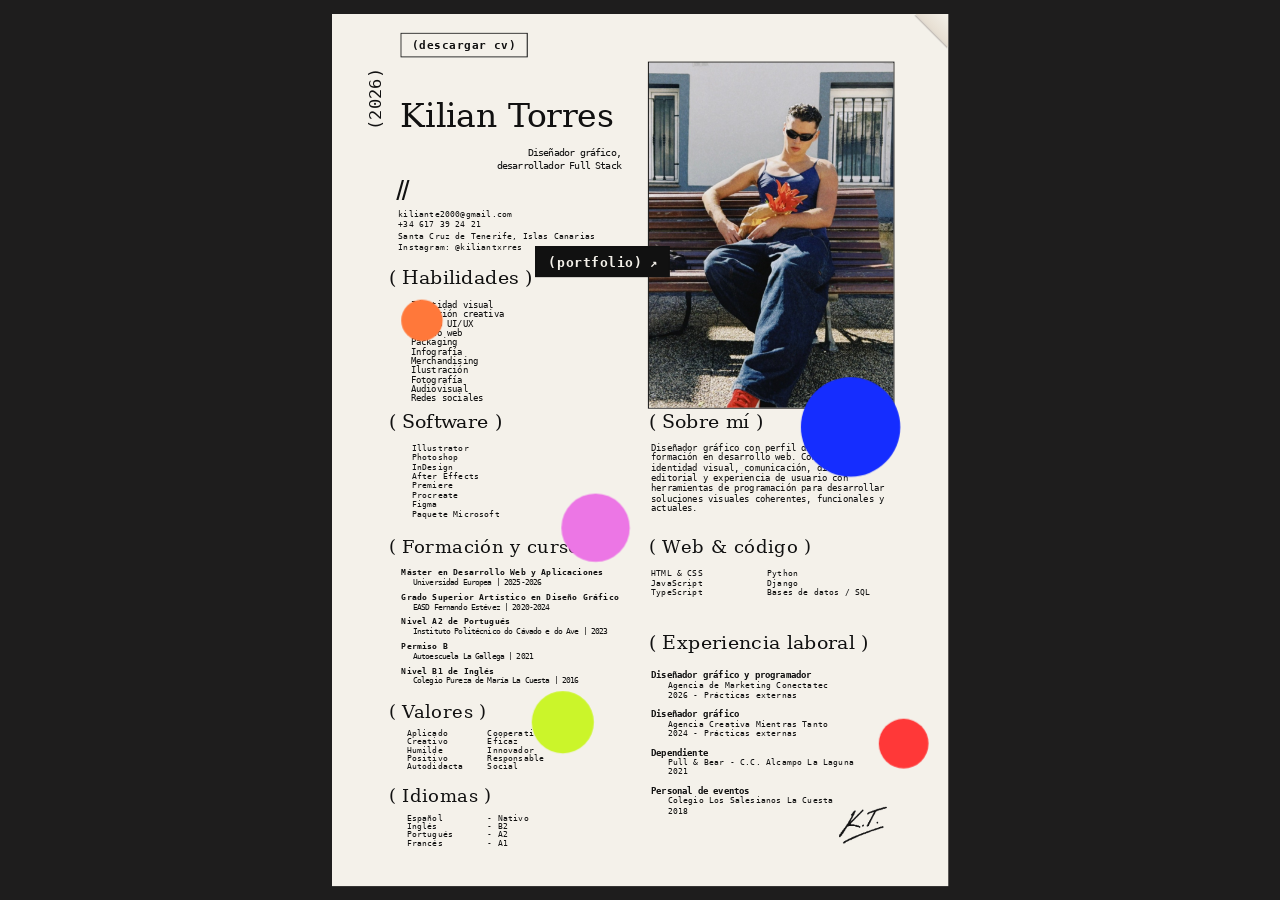
==== index.html @ 706e5af0 "Publicar el portfolio interactivo de Kilian Torres. Sitio estático con CV A4, escritorio OS y las we" ====
<!DOCTYPE html>
<html lang="es">
  <head>
    <meta charset="UTF-8" />
    <meta name="viewport" content="width=device-width, initial-scale=1.0" />
    <title>Kilian Torres — Portfolio</title>
    <meta
      name="description"
      content="CV y portfolio digital de Kilian Torres, diseñador gráfico y desarrollador Full Stack."
    />
    <link rel="icon" href="assets/favicon.svg" type="image/svg+xml" />
    <link rel="stylesheet" href="css/styles.css?v=cvzoom1" />
  </head>
  <body>
    <div class="stage">
      <div class="page-wrap" id="page-wrap">
        <article class="page" id="page" aria-label="Currículum de Kilian Torres">
          <div class="folio-fold" id="folio-fold" aria-hidden="true">
            <svg viewBox="0 0 40 40" preserveAspectRatio="none" aria-hidden="true">
              <defs>
                <linearGradient id="foldFace" x1="1" y1="0" x2="0" y2="1">
                  <stop offset="0" stop-color="#f4f1ea" />
                  <stop offset="0.45" stop-color="#e7dfd3" />
                  <stop offset="1" stop-color="#c2baad" />
                </linearGradient>
                <filter id="foldShadow" x="-40%" y="-10%" width="180%" height="180%">
                  <feDropShadow
                    dx="-1.1"
                    dy="1.6"
                    stdDeviation="0.7"
                    flood-color="#1c1814"
                    flood-opacity="0.22"
                  />
                </filter>
              </defs>
              <polygon
                points="0,0 40,0 40,40"
                fill="url(#foldFace)"
                filter="url(#foldShadow)"
              />
              <line
                x1="0"
                y1="0"
                x2="40"
                y2="40"
                stroke="#fffef9"
                stroke-width="0.9"
                opacity="0.55"
              />
              <line
                x1="0.9"
                y1="0.9"
                x2="40"
                y2="40"
                stroke="#857c70"
                stroke-width="0.45"
                opacity="0.45"
              />
            </svg>
          </div>
          <a
            class="cv-dl"
            href="assets/CV_KilianTorres.pdf"
            download="CV_KilianTorres.pdf"
          >(descargar cv)</a>
          <span class="year">(2026)</span>
          <h1>Kilian Torres</h1>
          <p class="role">Diseñador gráfico,<br />desarrollador Full Stack</p>
          <p class="slash">//</p>

          <ul class="contact">
            <li>
              <a href="mailto:kiliante2000@gmail.com">kiliante2000@gmail.com</a>
            </li>
            <li><a href="tel:+34617392421">+34 617 39 24 21</a></li>
            <li>Santa Cruz de Tenerife, Islas Canarias</li>
            <li>
              Instagram:
              <a
                href="https://www.instagram.com/kiliantxrres/"
                target="_blank"
                rel="noopener noreferrer"
                >@kiliantxrres</a
              >
            </li>
          </ul>

          <a
            class="portfolio-btn"
            href="portfolio.html"
            title="Arrastra para mover · clic para abrir"
          >
            <span class="portfolio-btn-label">(portfolio)</span>
            <span class="portfolio-btn-arrow" aria-hidden="true">↗</span>
          </a>

          <img
            class="portrait"
            src="assets/photo.png"
            alt="Kilian Torres sentado en un banco con un ramo de flores"
            width="818"
            height="1152"
          />

          <section class="block skills" aria-labelledby="skills-title">
            <h2 id="skills-title">( Habilidades )</h2>
            <ul>
              <li>Identidad visual</li>
              <li>Dirección creativa</li>
              <li>Diseño UI/UX</li>
              <li>Diseño web</li>
              <li>Packaging</li>
              <li>Infografía</li>
              <li>Merchandising</li>
              <li>Ilustración</li>
              <li>Fotografía</li>
              <li>Audiovisual</li>
              <li>Redes sociales</li>
            </ul>
          </section>

          <section class="block software" aria-labelledby="software-title">
            <h2 id="software-title">( Software )</h2>
            <ul>
              <li>Illustrator</li>
              <li>Photoshop</li>
              <li>InDesign</li>
              <li>After Effects</li>
              <li>Premiere</li>
              <li>Procreate</li>
              <li>Figma</li>
              <li>Paquete Microsoft</li>
            </ul>
          </section>

          <section class="block education" aria-labelledby="education-title">
            <h2 id="education-title">( Formación y cursos )</h2>
            <ul>
              <li>
                <strong>Máster en Desarrollo Web y Aplicaciones</strong>
                <span>Universidad Europea | 2025-2026</span>
              </li>
              <li>
                <strong>Grado Superior Artístico en Diseño Gráfico</strong>
                <span>EASD Fernando Estévez | 2020-2024</span>
              </li>
              <li>
                <strong>Nivel A2 de Portugués</strong>
                <span>Instituto Politécnico do Cávado e do Ave | 2023</span>
              </li>
              <li>
                <strong>Permiso B</strong>
                <span>Autoescuela La Gallega | 2021</span>
              </li>
              <li>
                <strong>Nivel B1 de Inglés</strong>
                <span>Colegio Pureza de María La Cuesta | 2016</span>
              </li>
            </ul>
          </section>

          <section class="block values" aria-labelledby="values-title">
            <h2 id="values-title">( Valores )</h2>
            <ul>
              <li><span>Aplicado</span><span>Cooperativo</span></li>
              <li><span>Creativo</span><span>Eficaz</span></li>
              <li><span>Humilde</span><span>Innovador</span></li>
              <li><span>Positivo</span><span>Responsable</span></li>
              <li><span>Autodidacta</span><span>Social</span></li>
            </ul>
          </section>

          <section class="block languages" aria-labelledby="languages-title">
            <h2 id="languages-title">( Idiomas )</h2>
            <ul>
              <li><span>Español</span><span>- Nativo</span></li>
              <li><span>Inglés</span><span>- B2</span></li>
              <li><span>Portugués</span><span>- A2</span></li>
              <li><span>Francés</span><span>- A1</span></li>
            </ul>
          </section>

          <section class="block about" aria-labelledby="about-title">
            <h2 id="about-title">( Sobre mí )</h2>
            <p>
              Diseñador gráfico con perfil digital y<br />
              formación en desarrollo web. Combino<br />
              identidad visual, comunicación, diseño<br />
              editorial y experiencia de usuario con<br />
              herramientas de programación para desarrollar<br />
              soluciones visuales coherentes, funcionales y<br />
              actuales.
            </p>
          </section>

          <section class="block code" aria-labelledby="code-title">
            <h2 id="code-title">( Web &amp; código )</h2>
            <ul>
              <li>HTML &amp; CSS</li>
              <li>JavaScript</li>
              <li>TypeScript</li>
              <li>Python</li>
              <li>Django</li>
              <li>Bases de datos / SQL</li>
            </ul>
          </section>

          <section class="block experience" aria-labelledby="experience-title">
            <h2 id="experience-title">( Experiencia laboral )</h2>
            <ul>
              <li>
                <strong>Diseñador gráfico y programador</strong>
                <span>Agencia de Marketing Conectatec</span>
                <span>2026 - Prácticas externas</span>
              </li>
              <li>
                <strong>Diseñador gráfico</strong>
                <span>Agencia Creativa Mientras Tanto</span>
                <span>2024 - Prácticas externas</span>
              </li>
              <li>
                <strong>Dependiente</strong>
                <span>Pull &amp; Bear - C.C. Alcampo La Laguna</span>
                <span>2021</span>
              </li>
              <li>
                <strong>Personal de eventos</strong>
                <span>Colegio Los Salesianos La Cuesta</span>
                <span>2018</span>
              </li>
            </ul>
          </section>

          <img
            class="signature"
            src="assets/signature.png"
            alt="Firma K.T."
            width="175"
            height="137"
          />

          <div class="circles" id="circles" aria-hidden="true"></div>
        </article>
      </div>
    </div>
    <script src="js/main.js?v=cvzoom1"></script>
  </body>
</html>
---- css/styles.css ----
@font-face {
  font-family: "DejaVu Serif";
  src: url("../fonts/DejaVuSerif.ttf") format("truetype");
  font-weight: 400;
  font-style: normal;
  font-display: swap;
}

@font-face {
  font-family: "DejaVu Sans Mono";
  src: url("../fonts/DejaVuSansMono.ttf") format("truetype");
  font-weight: 400;
  font-style: normal;
  font-display: swap;
}

@font-face {
  font-family: "DejaVu Sans Mono";
  src: url("../fonts/DejaVuSansMono-Bold.ttf") format("truetype");
  font-weight: 700;
  font-style: normal;
  font-display: swap;
}

:root {
  --page-w: 595.2756px;
  --page-h: 841.8898px;
  --paper: #f4f1ea;
  --ink: #111111;
  --stage: #1e1d1d;
  --c-orange: #ff783a;
  --c-blue: #152dff;
  --c-pink: #ec76e5;
  --c-lime: #cbf52a;
  --c-red: #ff3838;
}

*,
*::before,
*::after {
  box-sizing: border-box;
}

html,
body {
  margin: 0;
  height: 100%;
  background: var(--stage);
  color: var(--ink);
  -webkit-font-smoothing: antialiased;
}

a {
  color: inherit;
  text-decoration: none;
}

a:hover {
  text-decoration: underline;
  text-underline-offset: 2px;
}

.stage {
  min-height: 100dvh;
  display: grid;
  place-items: center;
  overflow: hidden;
  background: var(--stage);
  touch-action: none;
}

.page-wrap {
  position: relative;
  transform-origin: center center;
  will-change: transform;
}

.stage.is-zoomed {
  cursor: grab;
}

.stage.is-panning {
  cursor: grabbing;
}

.page {
  width: var(--page-w);
  height: var(--page-h);
  background: var(--paper);
  position: relative;
  overflow: hidden;
  transform-origin: top left;
  color: var(--ink);
}

.cv-dl {
  position: absolute;
  left: 66px;
  top: 18px;
  z-index: 12;
  display: inline-flex;
  align-items: center;
  padding: 6px 10px 5px;
  font-family: "DejaVu Sans Mono", ui-monospace, monospace;
  font-size: 11px;
  font-weight: 700;
  line-height: 1;
  letter-spacing: 0.02em;
  color: var(--ink);
  background: var(--paper);
  border: 1.5px solid var(--ink);
  text-decoration: none;
  white-space: nowrap;
}

.cv-dl:hover,
.cv-dl:focus-visible {
  color: var(--paper);
  background: var(--stage);
  border-color: var(--stage);
  text-decoration: none;
}

.year {
  position: absolute;
  left: 33.84px;
  top: 111.89px;
  margin: 0;
  font-family: "DejaVu Sans Mono", ui-monospace, monospace;
  font-size: 16px;
  font-weight: 400;
  line-height: 1;
  letter-spacing: 0;
  white-space: nowrap;
  transform: rotate(-90deg);
  transform-origin: top left;
}

h1 {
  position: absolute;
  left: 66px;
  top: 82.3px;
  margin: 0;
  font-family: "DejaVu Serif", Georgia, serif;
  font-size: 32.3px;
  font-weight: 400;
  line-height: 1;
  letter-spacing: 0;
}

.role {
  position: absolute;
  left: 66px;
  top: 126.8px;
  width: 213px;
  margin: 0;
  text-align: right;
  font-family: "DejaVu Sans Mono", ui-monospace, monospace;
  font-size: 9.4px;
  line-height: 13px;
  font-weight: 400;
}

.slash {
  position: absolute;
  left: 62px;
  top: 158px;
  margin: 0;
  font-family: Helvetica, "Helvetica Neue", Arial, sans-serif;
  font-size: 27px;
  font-weight: 400;
  line-height: 1;
  letter-spacing: -0.08em;
}

.contact {
  position: absolute;
  left: 64px;
  top: 187.6px;
  margin: 0;
  padding: 0;
  list-style: none;
  font-family: "DejaVu Sans Mono", ui-monospace, monospace;
  font-size: 8.2px;
  line-height: 10.8px;
}

.portfolio-btn {
  position: absolute;
  left: 196px;
  top: 224px;
  z-index: 9;
  display: inline-flex;
  align-items: center;
  gap: 7px;
  padding: 8px 11px 7px 12px;
  font-family: "DejaVu Sans Mono", ui-monospace, monospace;
  font-size: 13px;
  font-weight: 700;
  line-height: 1;
  letter-spacing: 0.02em;
  text-decoration: none;
  color: var(--paper);
  background: var(--ink);
  border: 1.5px solid var(--ink);
  cursor: grab;
  touch-action: none;
  user-select: none;
  animation: portfolio-fill 3.6s linear infinite;
}

.portfolio-btn-arrow {
  display: inline-block;
  font-size: 12px;
  animation: arrow-nudge 1.2s ease-in-out infinite;
}

.portfolio-btn:hover,
.portfolio-btn:focus-visible {
  text-decoration: none;
  color: var(--ink);
  background: var(--paper);
  animation: portfolio-color 1.2s linear infinite;
}

.portfolio-btn.is-held {
  cursor: grabbing;
  z-index: 24;
  box-shadow: 4px 6px 0 rgb(17 17 17 / 0.12);
}

.portfolio-btn:hover .portfolio-btn-arrow,
.portfolio-btn:focus-visible .portfolio-btn-arrow {
  animation: none;
  transform: translate(2px, -2px);
}

@keyframes portfolio-color {
  0%,
  100% {
    color: var(--c-orange);
  }
  20% {
    color: var(--c-blue);
  }
  40% {
    color: var(--c-pink);
  }
  60% {
    color: var(--c-lime);
  }
  80% {
    color: var(--c-red);
  }
}

@keyframes portfolio-fill {
  0%,
  100% {
    background: var(--c-orange);
    border-color: var(--c-orange);
  }
  20% {
    background: var(--c-blue);
    border-color: var(--c-blue);
  }
  40% {
    background: var(--c-pink);
    border-color: var(--c-pink);
  }
  60% {
    background: var(--c-lime);
    border-color: var(--c-lime);
    color: var(--ink);
  }
  80% {
    background: var(--c-red);
    border-color: var(--c-red);
  }
}

@keyframes arrow-nudge {
  0%,
  100% {
    transform: translate(0, 0);
  }
  50% {
    transform: translate(2px, -2px);
  }
}

.folio-fold {
  --s: 32px;
  --lift: 0;
  position: absolute;
  top: 0;
  right: 0;
  width: var(--s);
  height: var(--s);
  z-index: 16;
  pointer-events: none;
  transform: rotate(calc(var(--lift) * -8deg));
  transform-origin: 100% 0;
}

.folio-fold svg {
  display: block;
  width: 100%;
  height: 100%;
  overflow: visible;
}

.portrait {
  position: absolute;
  left: 305px;
  top: 45.89px;
  width: 238px;
  height: 335px;
  object-fit: fill;
  border: 1.15px solid #111;
  display: block;
  box-sizing: border-box;
}

.page h2 {
  position: absolute;
  margin: 0;
  font-family: "DejaVu Serif", Georgia, serif;
  font-weight: 400;
  line-height: 1;
  color: var(--ink);
}

.skills h2,
.software h2,
.about h2 {
  font-size: 18px;
}

.education h2,
.values h2,
.languages h2,
.code h2 {
  font-size: 17.5px;
}

.experience h2 {
  font-size: 18.5px;
}

.skills h2 {
  left: 55px;
  top: 246.2px;
}

.software h2 {
  left: 55px;
  top: 385.2px;
}

.education h2 {
  left: 55px;
  top: 505.6px;
}

.values h2 {
  left: 55px;
  top: 665.6px;
}

.languages h2 {
  left: 55px;
  top: 746.6px;
}

.about h2 {
  left: 306px;
  top: 385.2px;
}

.code h2 {
  left: 306px;
  top: 505.6px;
}

.experience h2 {
  left: 306px;
  top: 597.8px;
}

.block ul,
.block p {
  position: absolute;
  margin: 0;
  padding: 0;
  list-style: none;
  font-family: "DejaVu Sans Mono", ui-monospace, monospace;
  color: var(--ink);
}

.skills ul {
  left: 76px;
  top: 276.6px;
  font-size: 8.3px;
  line-height: 9.05px;
}

.software ul {
  left: 77px;
  top: 414.7px;
  font-size: 8.2px;
  line-height: 9.14px;
}

.education ul {
  left: 67px;
  top: 534.7px;
}

.education li {
  margin-bottom: 5.3px;
}

.education strong {
  display: block;
  font-size: 8.1px;
  font-weight: 700;
  line-height: 1.15;
}

.education span {
  display: block;
  padding-left: 11px;
  font-size: 7.4px;
  line-height: 1.25;
  font-weight: 400;
}

.values ul,
.languages ul {
  left: 72px;
  font-size: 7.5px;
  line-height: 8.05px;
}

.values ul {
  top: 691.2px;
}

.languages ul {
  top: 773.2px;
}

.values li,
.languages li {
  display: grid;
  grid-template-columns: 78px 1fr;
}

.about p {
  left: 308px;
  top: 414.6px;
  font-size: 8.3px;
  line-height: 9.8px;
}

.code ul {
  left: 308px;
  top: 535.8px;
  width: 230px;
  font-size: 8.1px;
  line-height: 9px;
  display: grid;
  grid-template-columns: 112px 1fr;
  grid-auto-flow: column;
  grid-template-rows: repeat(3, 9px);
}

.experience ul {
  left: 308px;
  top: 633.4px;
}

.experience li {
  margin-bottom: 7.8px;
}

.experience strong {
  display: block;
  font-size: 8.6px;
  font-weight: 700;
  line-height: 1.2;
}

.experience span {
  display: block;
  padding-left: 16px;
  font-size: 7.8px;
  line-height: 1.22;
}

.signature {
  position: absolute;
  left: 486px;
  top: 762.5px;
  width: 53px;
  height: 40.4px;
  object-fit: contain;
  pointer-events: none;
}

.circles {
  position: absolute;
  inset: 0;
  pointer-events: none;
  z-index: 6;
}

.circle {
  position: absolute;
  border-radius: 50%;
  will-change: transform;
  pointer-events: auto;
  cursor: grab;
  touch-action: none;
  user-select: none;
  transform-origin: center;
}

.circle:active,
.circle.is-held {
  cursor: grabbing;
  scale: 1.08;
  z-index: 20;
}

.archive-page .intro {
  position: absolute;
  left: 55px;
  top: 230px;
  width: 485px;
  font-family: "DejaVu Sans Mono", ui-monospace, monospace;
  font-size: 10px;
  line-height: 1.55;
}

.archive-page .back-btn {
  position: absolute;
  left: 62px;
  top: 196px;
  font-family: "DejaVu Sans Mono", ui-monospace, monospace;
  font-size: 10.8px;
  font-weight: 700;
  animation: portfolio-color 7s linear infinite;
}

.archive-page .slots {
  position: absolute;
  left: 55px;
  top: 300px;
  right: 52px;
  display: grid;
  grid-template-columns: 1fr 1fr;
  gap: 14px;
}

.archive-page .slot {
  min-height: 150px;
  border: 1px dashed #111;
  display: grid;
  place-items: center;
  font-family: "DejaVu Sans Mono", ui-monospace, monospace;
  font-size: 8.2px;
  opacity: 0.45;
}

@media (prefers-reduced-motion: reduce) {
  .portfolio-btn,
  .archive-page .back-btn {
    animation: none;
    color: var(--paper);
    background: var(--c-blue);
    border-color: var(--c-blue);
  }

  .portfolio-btn-arrow {
    animation: none;
  }

  .circle {
    display: none;
  }
}

@media print {
  .cv-dl,
  .circles,
  .folio-fold {
    display: none !important;
  }
}
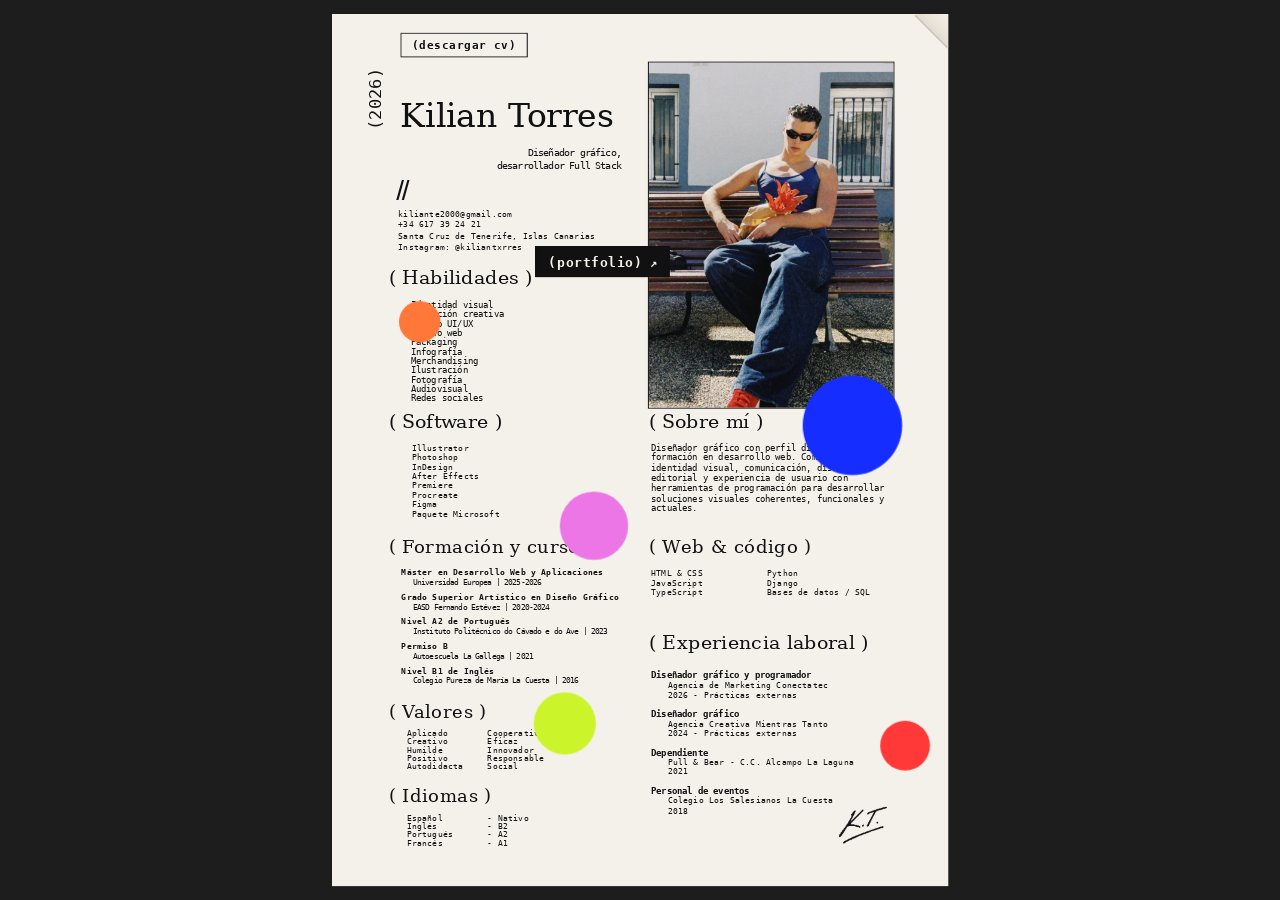
==== commit 64650357: "Proteger las fotos y mantener el movimiento fluido. Bloquea el guardado fácil y Pinterest, y evita q" ====
--- a/index.html
+++ b/index.html
@@ -8,8 +8,10 @@
       name="description"
       content="CV y portfolio digital de Kilian Torres, diseñador gráfico y desarrollador Full Stack."
     />
+    <meta name="pinterest" content="nopin" />
+    <meta name="pinterest-rich-pin" content="false" />
     <link rel="icon" href="assets/favicon.svg" type="image/svg+xml" />
-    <link rel="stylesheet" href="css/styles.css?v=cvzoom1" />
+    <link rel="stylesheet" href="css/styles.css?v=cvzoom2" />
   </head>
   <body>
     <div class="stage">
@@ -100,6 +102,9 @@
             alt="Kilian Torres sentado en un banco con un ramo de flores"
             width="818"
             height="1152"
+            draggable="false"
+            nopin="nopin"
+            decoding="async"
           />
 
           <section class="block skills" aria-labelledby="skills-title">
@@ -237,12 +242,16 @@
             alt="Firma K.T."
             width="175"
             height="137"
+            draggable="false"
+            nopin="nopin"
+            decoding="async"
           />
 
           <div class="circles" id="circles" aria-hidden="true"></div>
         </article>
       </div>
     </div>
-    <script src="js/main.js?v=cvzoom1"></script>
+    <script src="js/protect.js?v=1"></script>
+    <script src="js/main.js?v=cvzoom2"></script>
   </body>
 </html>
--- a/css/styles.css
+++ b/css/styles.css
@@ -48,6 +48,15 @@
   background: var(--stage);
   color: var(--ink);
   -webkit-font-smoothing: antialiased;
+}
+
+img,
+video,
+canvas,
+picture {
+  -webkit-user-drag: none;
+  user-select: none;
+  -webkit-touch-callout: none;
 }
 
 a {
@@ -320,6 +329,10 @@
   border: 1.15px solid #111;
   display: block;
   box-sizing: border-box;
+  -webkit-user-drag: none;
+  -webkit-touch-callout: none;
+  user-select: none;
+  pointer-events: auto;
 }
 
 .page h2 {
@@ -514,6 +527,7 @@
   inset: 0;
   pointer-events: none;
   z-index: 6;
+  contain: layout paint;
 }
 
 .circle {
@@ -525,6 +539,8 @@
   touch-action: none;
   user-select: none;
   transform-origin: center;
+  transform: translateZ(0);
+  backface-visibility: hidden;
 }
 
 .circle:active,
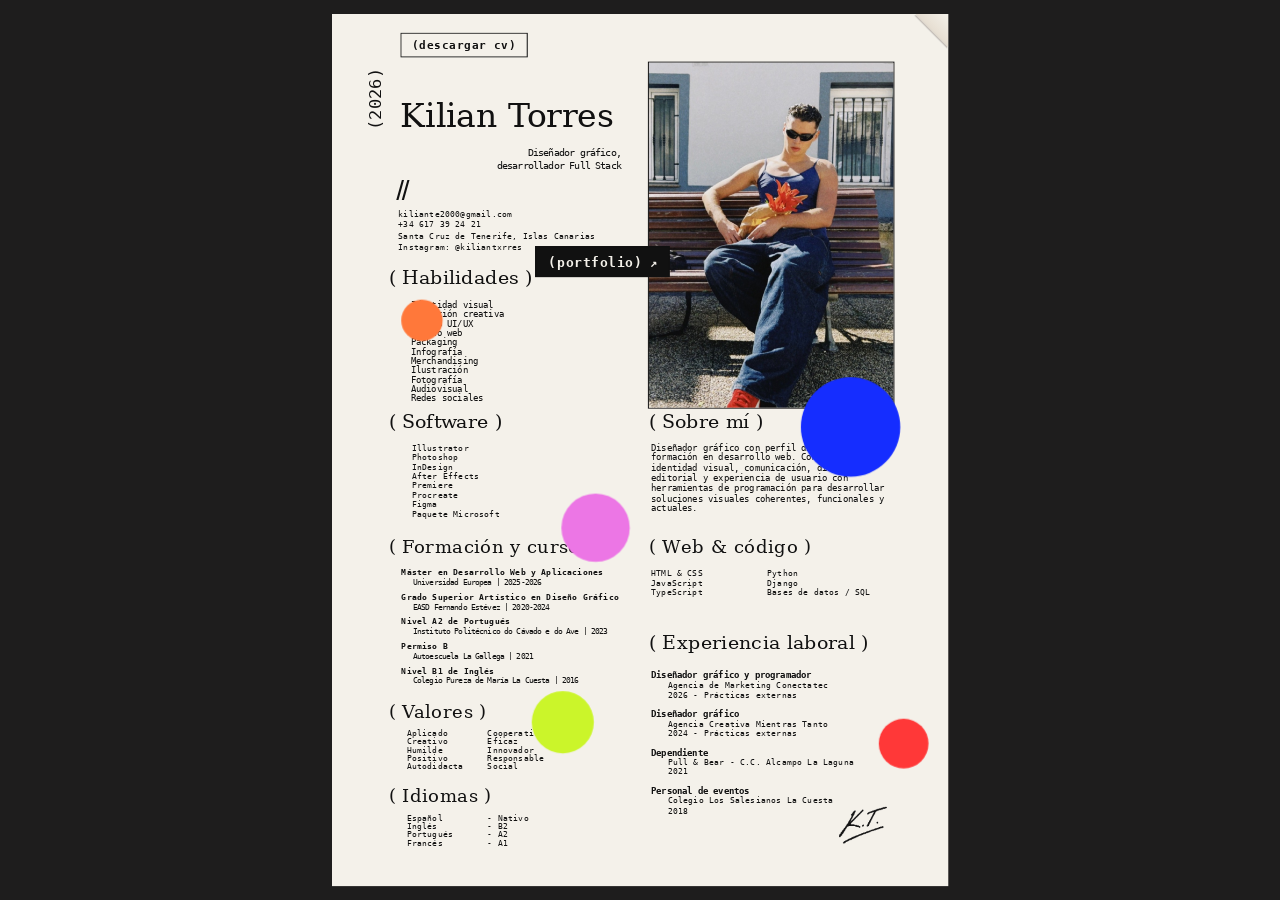
==== commit 1974805e: "Acelerar la carga y el movimiento para igualar la experiencia local." ====
--- a/index.html
+++ b/index.html
@@ -11,7 +11,8 @@
     <meta name="pinterest" content="nopin" />
     <meta name="pinterest-rich-pin" content="false" />
     <link rel="icon" href="assets/favicon.svg" type="image/svg+xml" />
-    <link rel="stylesheet" href="css/styles.css?v=cvzoom2" />
+    <link rel="preload" as="image" href="assets/photo.jpg" fetchpriority="high" />
+    <link rel="stylesheet" href="css/styles.css?v=cvzoom3" />
   </head>
   <body>
     <div class="stage">
@@ -98,13 +99,14 @@
 
           <img
             class="portrait"
-            src="assets/photo.png"
+            src="assets/photo.jpg"
             alt="Kilian Torres sentado en un banco con un ramo de flores"
             width="818"
             height="1152"
             draggable="false"
             nopin="nopin"
             decoding="async"
+            fetchpriority="high"
           />
 
           <section class="block skills" aria-labelledby="skills-title">
@@ -252,6 +254,6 @@
       </div>
     </div>
     <script src="js/protect.js?v=1"></script>
-    <script src="js/main.js?v=cvzoom2"></script>
+    <script src="js/main.js?v=cvzoom3"></script>
   </body>
 </html>
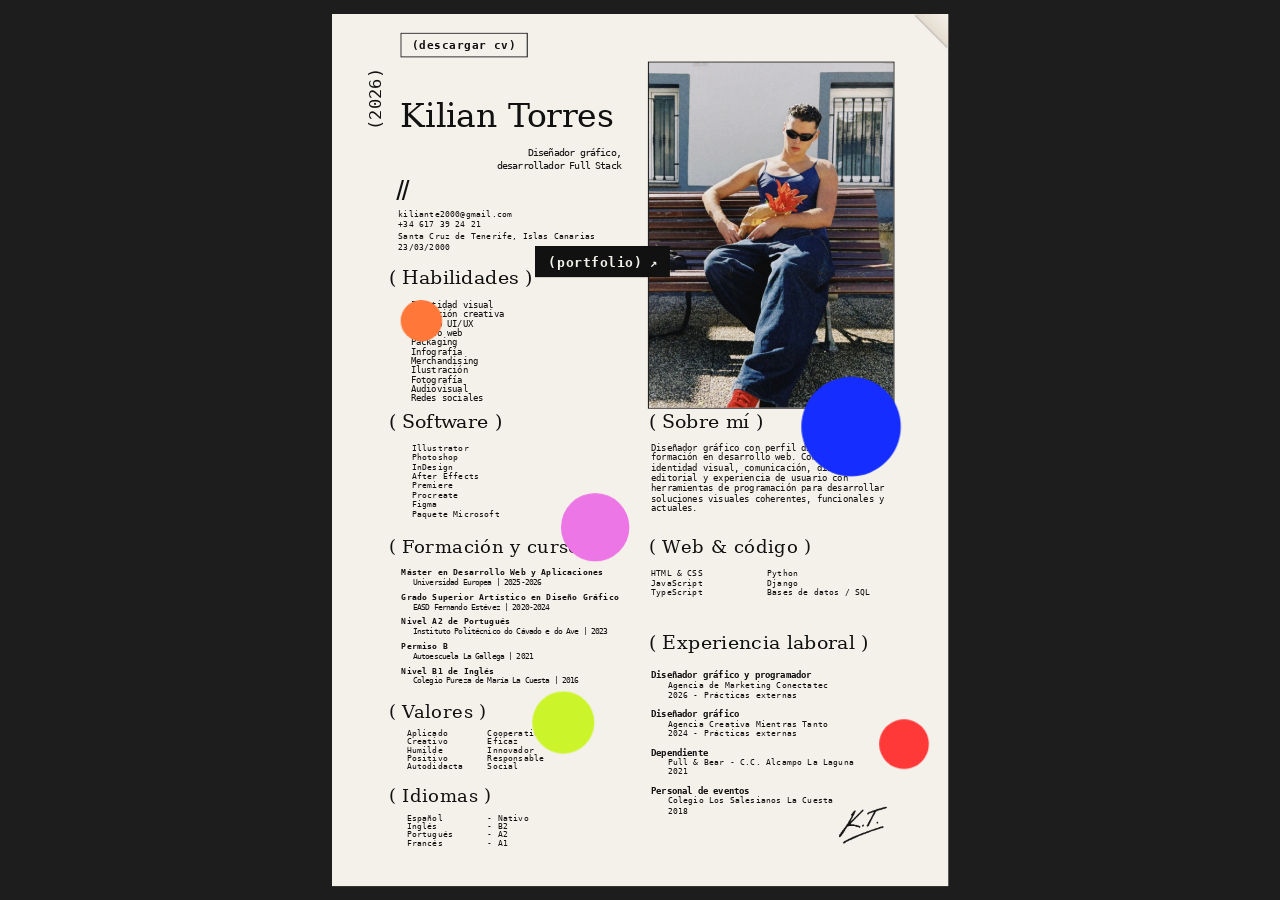
==== commit c08d11d0: "Usar el CV retocado en la descarga y poner la fecha de nacimiento en el contacto." ====
--- a/index.html
+++ b/index.html
@@ -77,15 +77,7 @@
             </li>
             <li><a href="tel:+34617392421">+34 617 39 24 21</a></li>
             <li>Santa Cruz de Tenerife, Islas Canarias</li>
-            <li>
-              Instagram:
-              <a
-                href="https://www.instagram.com/kiliantxrres/"
-                target="_blank"
-                rel="noopener noreferrer"
-                >@kiliantxrres</a
-              >
-            </li>
+            <li>23/03/2000</li>
           </ul>
 
           <a
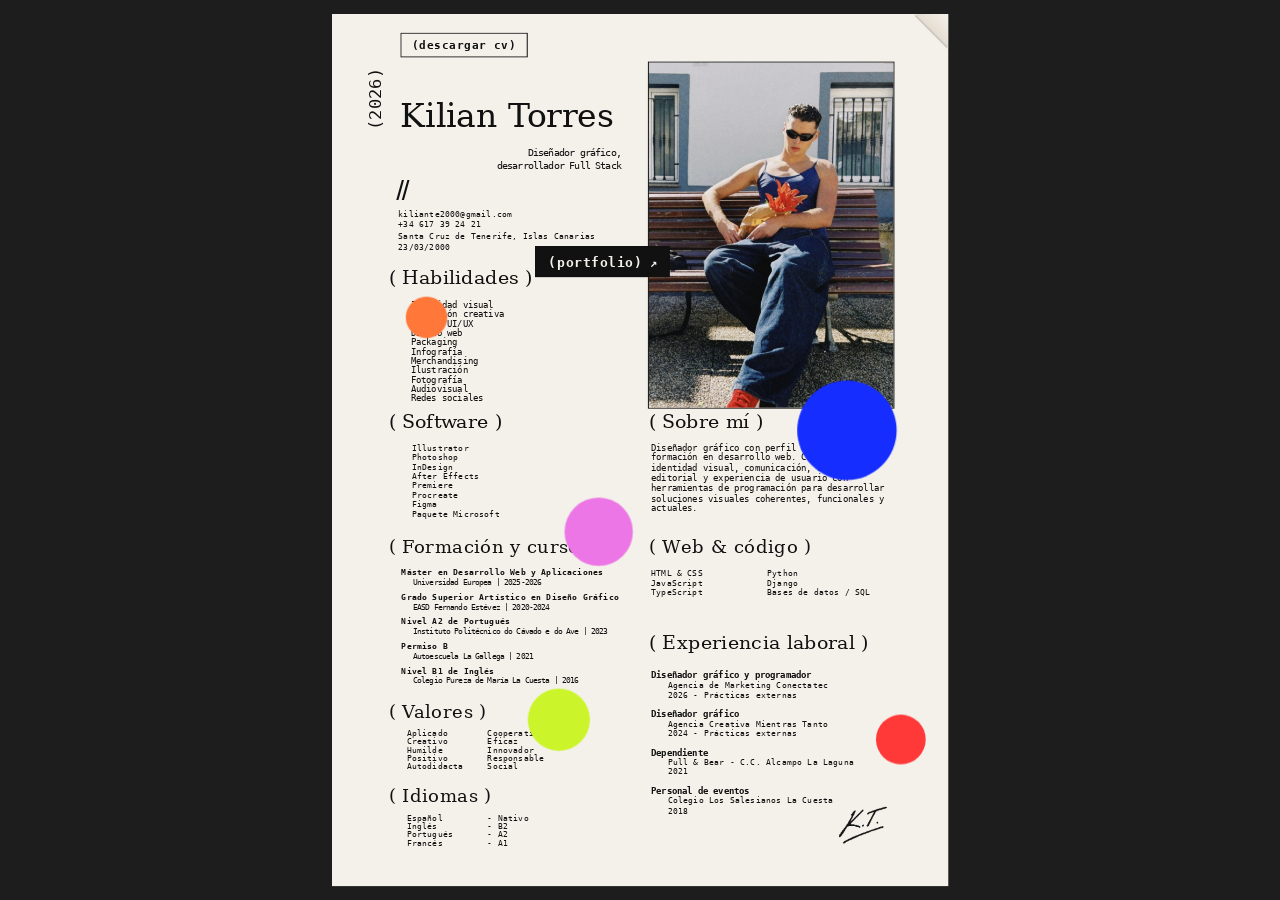
==== commit 03ba5777: "Actualizar el PDF de descarga del currículum." ====
--- a/index.html
+++ b/index.html
@@ -63,7 +63,7 @@
           </div>
           <a
             class="cv-dl"
-            href="assets/CV_KilianTorres.pdf"
+            href="assets/CV_KilianTorres.pdf?v=2"
             download="CV_KilianTorres.pdf"
           >(descargar cv)</a>
           <span class="year">(2026)</span>
